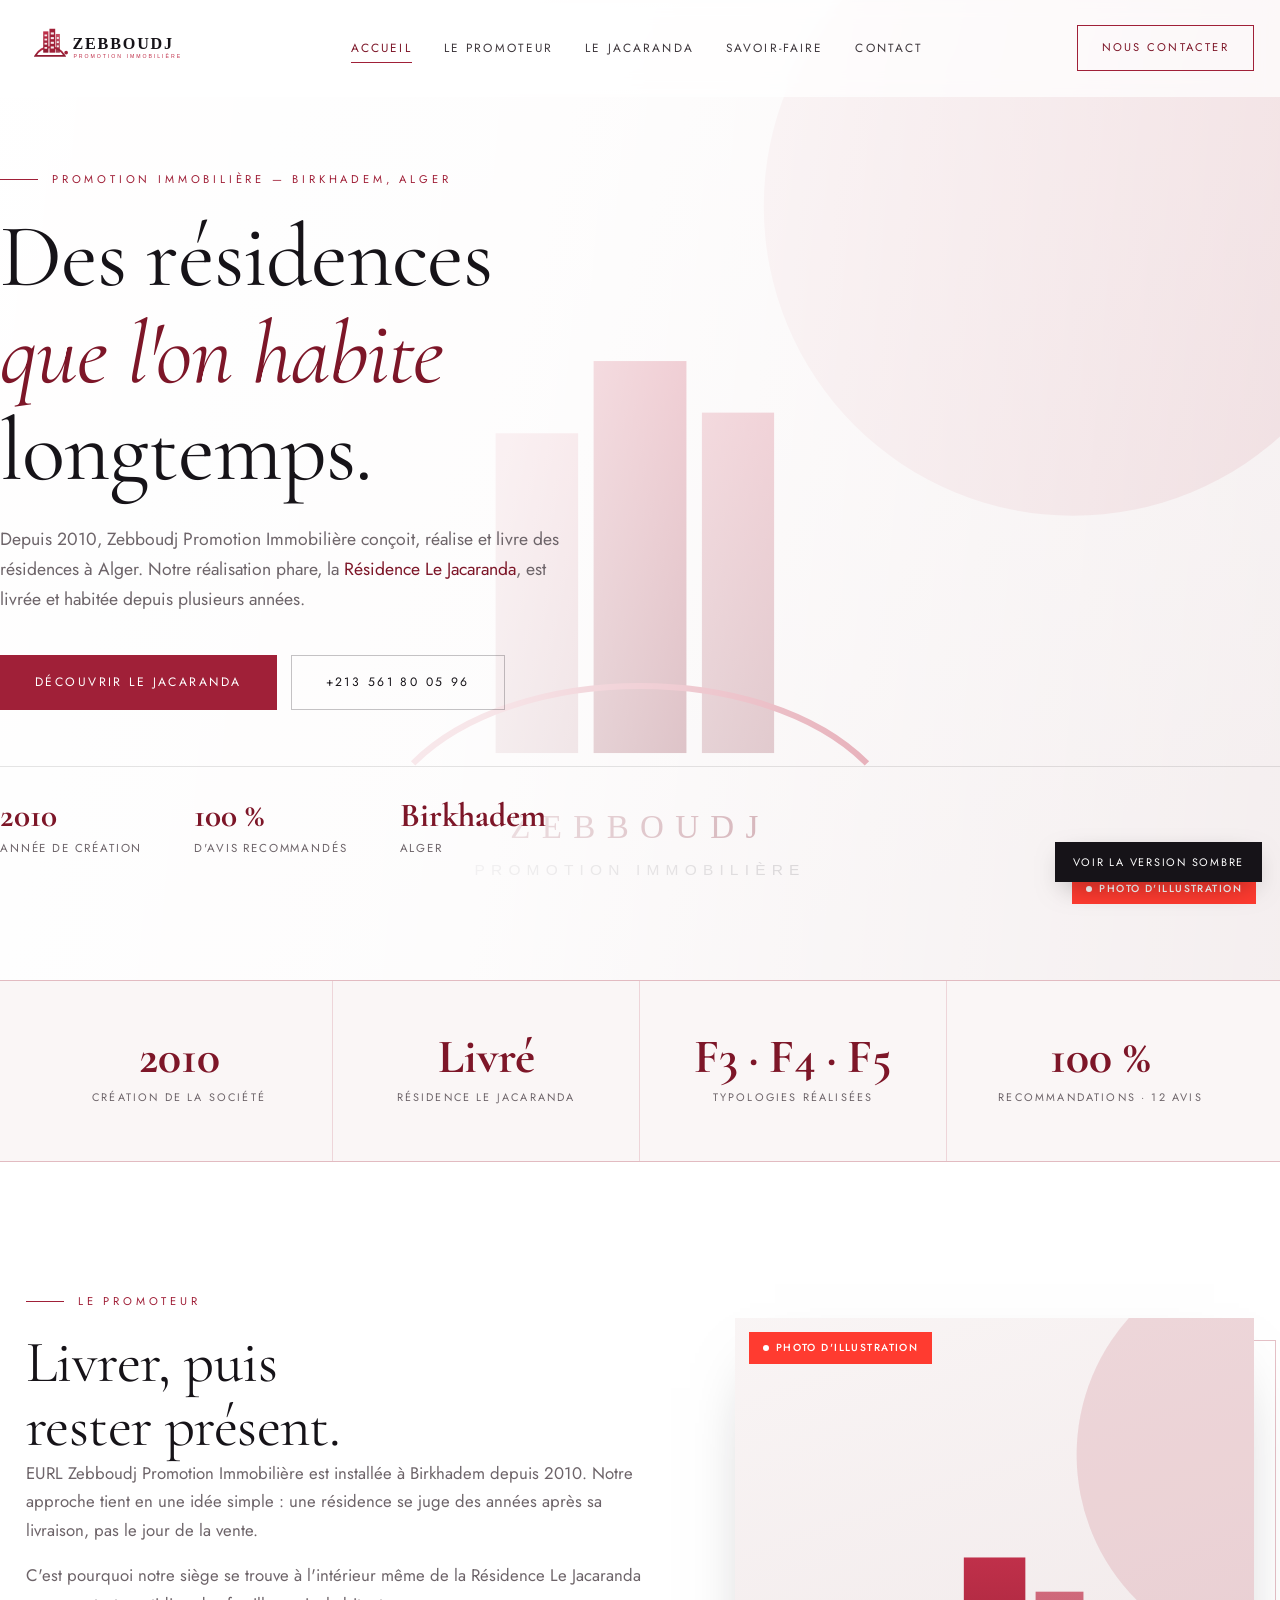
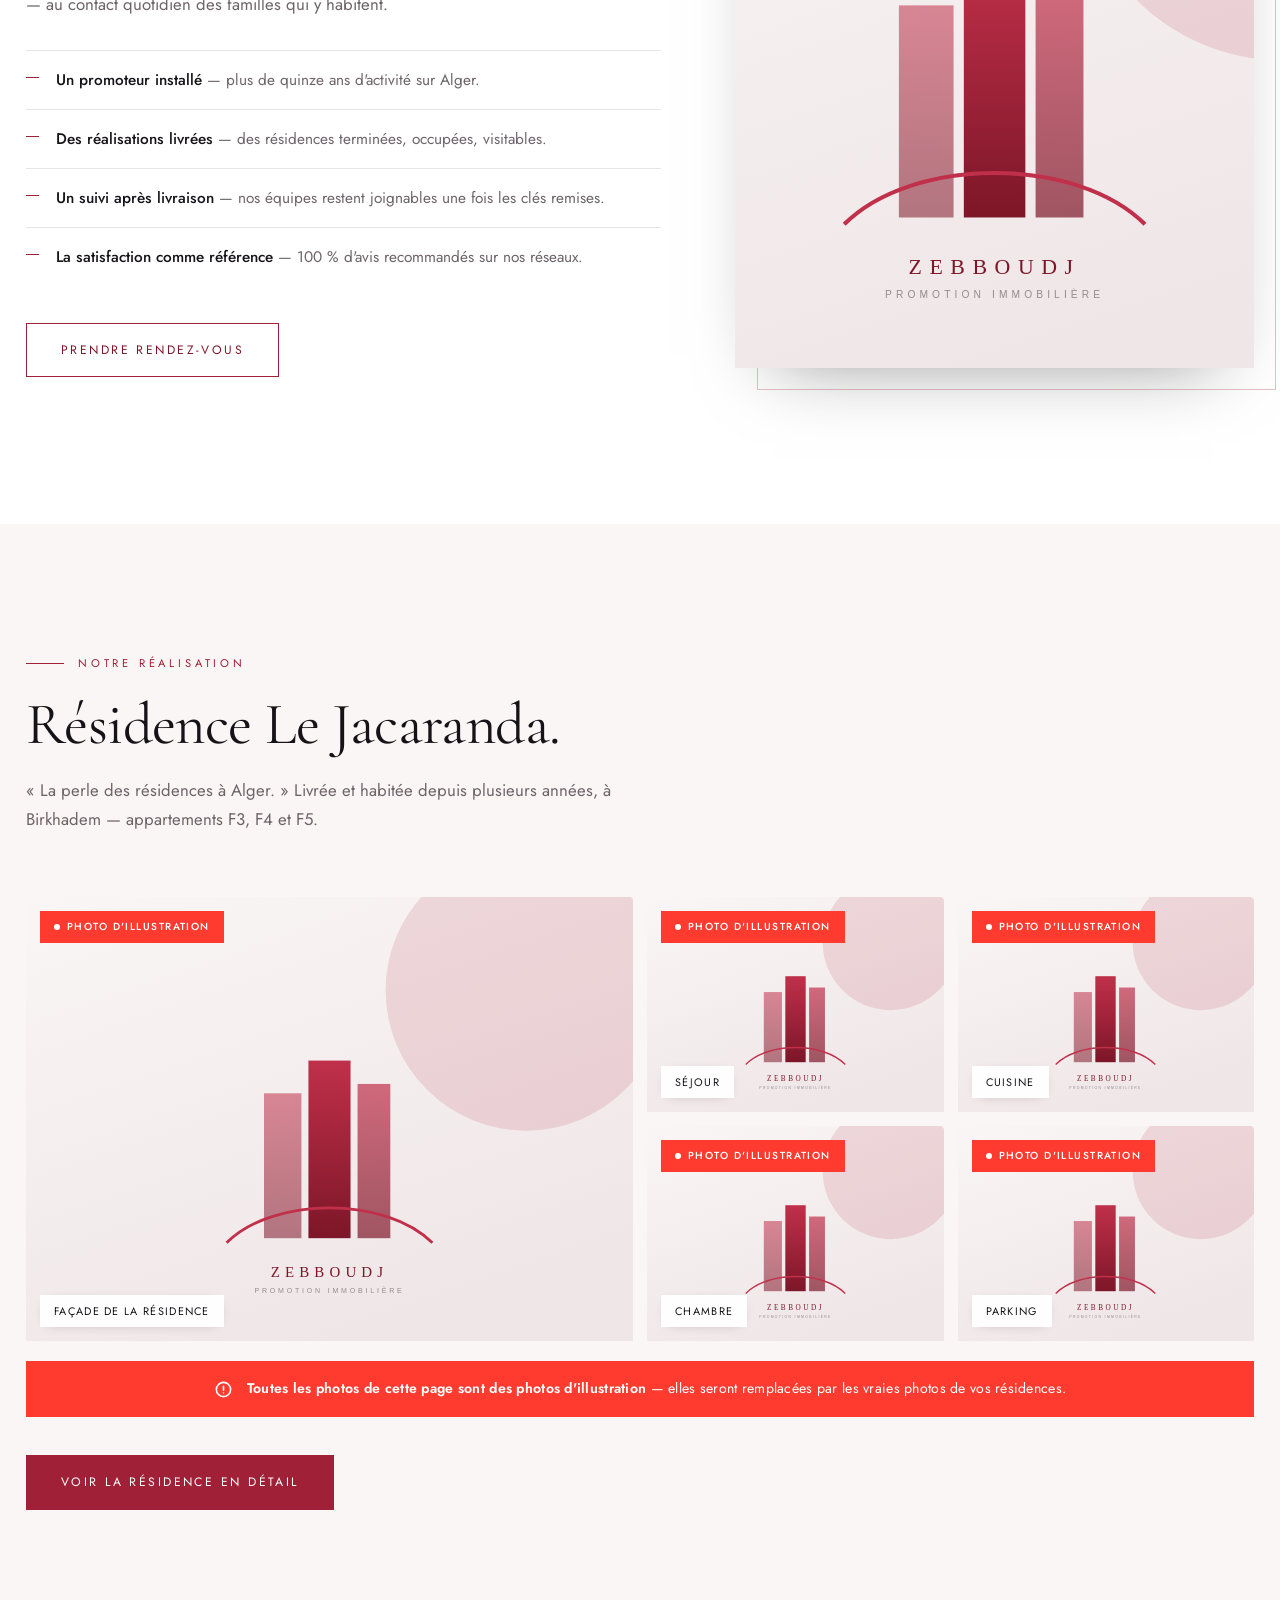
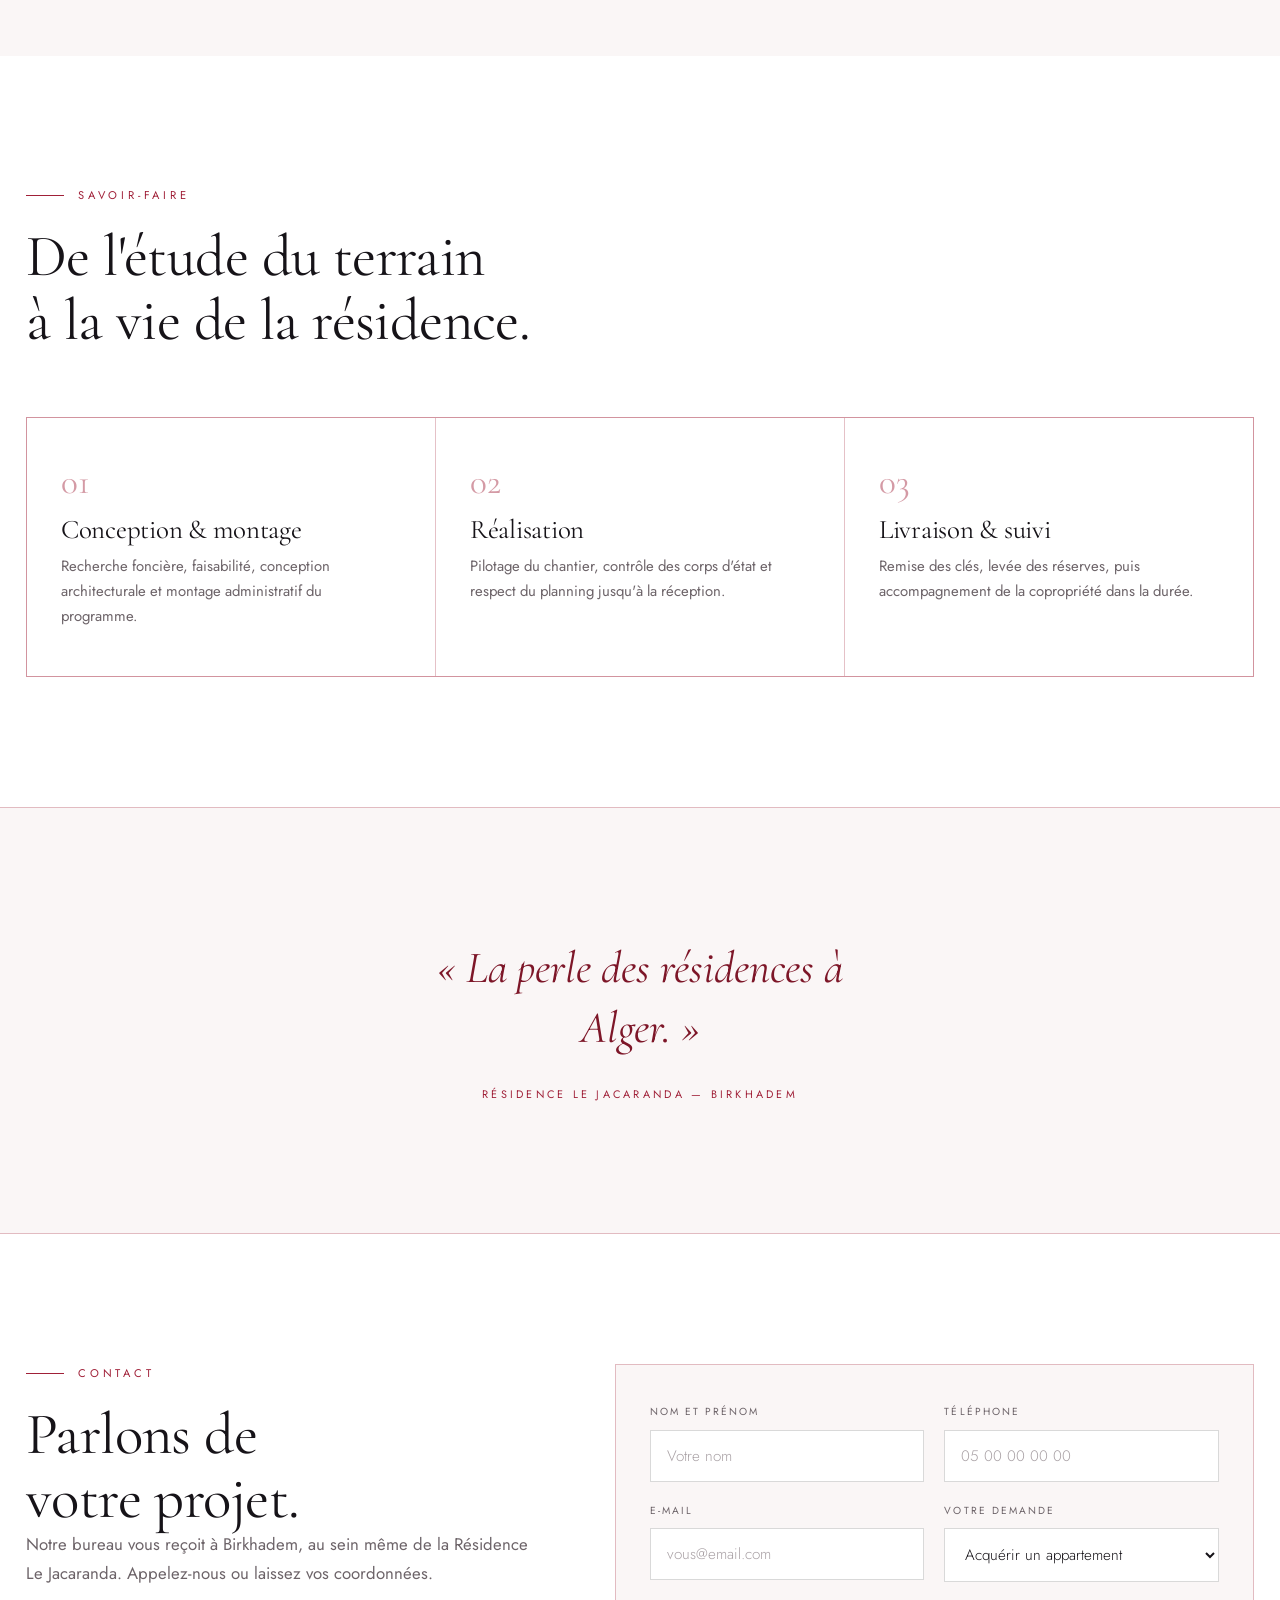
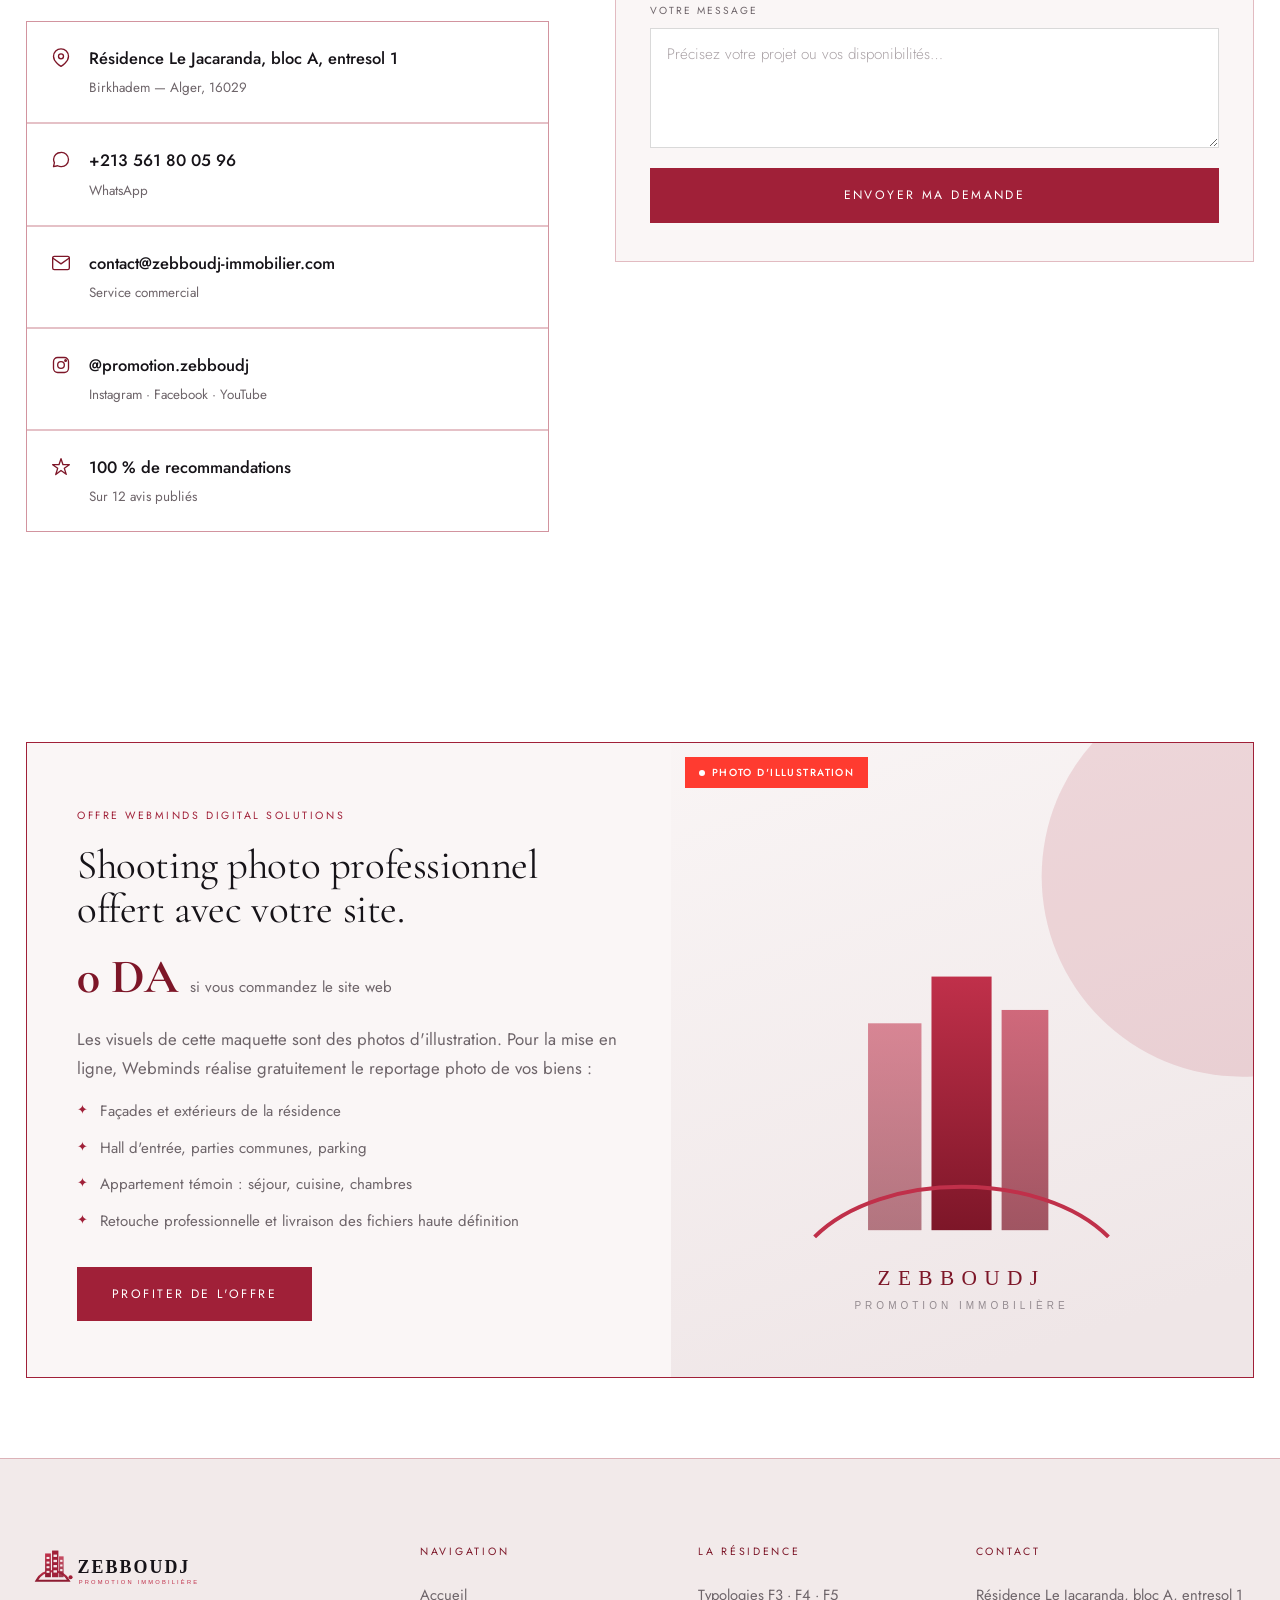
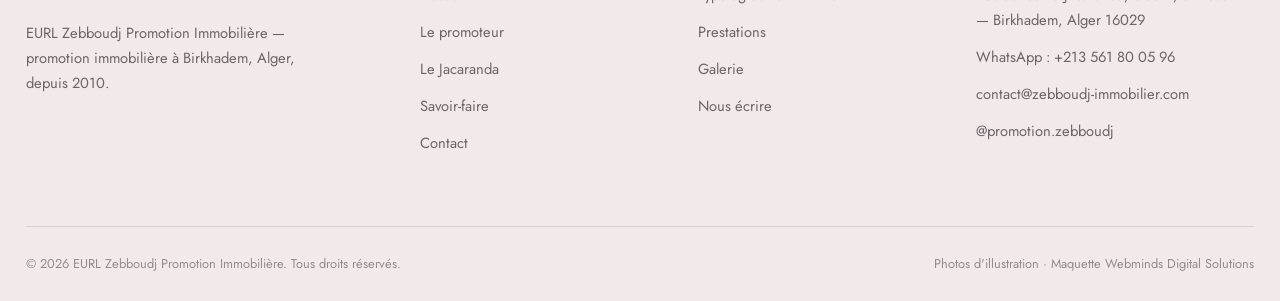
==== light/index.html @ 63bf8a0d "Initial commit: site vitrine Zebboudj Promotion Site statique presentant le promoteur et le programm" ====
<!DOCTYPE html>
<html lang="fr">
<head>
<meta charset="utf-8">
<meta name="viewport" content="width=device-width,initial-scale=1">
<title>ZEBBOUDJ Promotion Immobilière — Birkhadem, Alger</title>
<meta name="description" content="Zebboudj Promotion Immobilière, promoteur à Birkhadem (Alger) depuis 2010. Résidence Le Jacaranda, la perle des résidences à Alger. Appartements F3, F4 et F5.">
<link rel="icon" href="assets/img/logo-light.svg">
<link rel="preconnect" href="https://fonts.googleapis.com">
<link rel="preconnect" href="https://fonts.gstatic.com" crossorigin>
<link href="https://fonts.googleapis.com/css2?family=Cormorant+Garamond:ital,wght@0,300;0,400;0,500;1,400&family=Jost:wght@300;400;500&display=swap" rel="stylesheet">
<link rel="stylesheet" href="assets/css/style.css">
</head>
<body>

<header class="header">
  <div class="wrap">
    <a href="index.html" class="brand"><img src="assets/img/logo-light.svg" alt="Zebboudj Promotion Immobilière"></a>
    <nav class="nav">
      <a href="index.html" class="is-active">Accueil</a>
      <a href="#promoteur">Le promoteur</a>
      <a href="le-jacaranda.html">Le Jacaranda</a>
      <a href="#savoir-faire">Savoir-faire</a>
      <a href="#contact">Contact</a>
    </nav>
    <a href="#contact" class="btn btn--sm">Nous contacter</a>
    <button class="burger" aria-label="Menu"><span></span><span></span><span></span></button>
  </div>
</header>

<!-- ============ HERO ============ -->
<section class="hero">
  <div class="hero__bg">
    <span class="badge-illu">Photo d'illustration</span>
    <img src="https://images.unsplash.com/photo-1545324418-cc1a3fa10c00?auto=format&fit=crop&w=1900&q=80"
         alt="Résidence Zebboudj — photo d'illustration"
         onerror="this.onerror=null;this.src='assets/img/fallback-light.svg'">
  </div>
  <div class="wrap hero__in">
    <p class="kicker">Promotion immobilière — Birkhadem, Alger</p>
    <h1>Des résidences<br><span class="serif-it">que l'on habite</span><br>longtemps.</h1>
    <p class="lead">Depuis 2010, Zebboudj Promotion Immobilière conçoit, réalise et livre des résidences à
      Alger. Notre réalisation phare, la <span class="gold">Résidence Le Jacaranda</span>, est livrée et
      habitée depuis plusieurs années.</p>
    <div class="hero__cta">
      <a href="le-jacaranda.html" class="btn btn--solid">Découvrir Le Jacaranda</a>
      <a href="https://wa.me/213561800596" class="btn btn--light" target="_blank" rel="noopener">+213 561 80 05 96</a>
    </div>
    <div class="hero__mini">
      <div><b>2010</b><span>Année de création</span></div>
      <div><b>100 %</b><span>D'avis recommandés</span></div>
      <div><b>Birkhadem</b><span>Alger</span></div>
    </div>
  </div>
</section>

<!-- ============ CHIFFRES ============ -->
<section class="stats">
  <div class="wrap">
    <div class="stats__g">
      <div class="stat"><b>2010</b><span>Création de la société</span></div>
      <div class="stat"><b>Livré</b><span>Résidence Le Jacaranda</span></div>
      <div class="stat"><b>F3 · F4 · F5</b><span>Typologies réalisées</span></div>
      <div class="stat"><b>100 %</b><span>Recommandations · 12 avis</span></div>
    </div>
  </div>
</section>

<!-- ============ LE PROMOTEUR ============ -->
<section class="section" id="promoteur">
  <div class="wrap split split--wide">
    <div class="rv">
      <p class="kicker">Le promoteur</p>
      <h2>Livrer, puis<br>rester présent.</h2>
      <p class="lead">EURL Zebboudj Promotion Immobilière est installée à Birkhadem depuis 2010. Notre
        approche tient en une idée simple : une résidence se juge des années après sa livraison, pas le jour
        de la vente.</p>
      <p class="lead">C'est pourquoi notre siège se trouve à l'intérieur même de la Résidence Le Jacaranda —
        au contact quotidien des familles qui y habitent.</p>
      <ul class="list">
        <li><b>Un promoteur installé</b> — plus de quinze ans d'activité sur Alger.</li>
        <li><b>Des réalisations livrées</b> — des résidences terminées, occupées, visitables.</li>
        <li><b>Un suivi après livraison</b> — nos équipes restent joignables une fois les clés remises.</li>
        <li><b>La satisfaction comme référence</b> — 100 % d'avis recommandés sur nos réseaux.</li>
      </ul>
      <p style="margin-top:36px"><a href="#contact" class="btn">Prendre rendez-vous</a></p>
    </div>
    <div class="frame rv">
      <figure class="ph" style="margin:0">
        <span class="badge-illu">Photo d'illustration</span>
        <img src="https://images.unsplash.com/photo-1758448511533-e1502259fff6?auto=format&fit=crop&w=1200&q=80"
             alt="Hall d'entrée — photo d'illustration" loading="lazy"
             onerror="this.onerror=null;this.src='assets/img/fallback-light.svg'">
      </figure>
    </div>
  </div>
</section>

<!-- ============ RÉALISATION ============ -->
<section class="section section--alt">
  <div class="wrap">
    <div class="head rv">
      <p class="kicker">Notre réalisation</p>
      <h2>Résidence Le Jacaranda.</h2>
      <p class="lead">« La perle des résidences à Alger. » Livrée et habitée depuis plusieurs années,
        à Birkhadem — appartements F3, F4 et F5.</p>
    </div>

    <div class="photogrid rv">
      <figure class="ph big"><span class="badge-illu">Photo d'illustration</span>
        <img src="https://images.unsplash.com/photo-1515263487990-61b07816b324?auto=format&fit=crop&w=1400&q=80" alt="Façade" loading="lazy" onerror="this.onerror=null;this.src='assets/img/fallback-light.svg'">
        <figcaption>Façade de la résidence</figcaption></figure>
      <figure class="ph"><span class="badge-illu">Photo d'illustration</span>
        <img src="https://images.unsplash.com/photo-1680416124510-5eae1beca412?auto=format&fit=crop&w=900&q=80" alt="Séjour" loading="lazy" onerror="this.onerror=null;this.src='assets/img/fallback-light.svg'">
        <figcaption>Séjour</figcaption></figure>
      <figure class="ph"><span class="badge-illu">Photo d'illustration</span>
        <img src="https://images.unsplash.com/photo-1600489000022-c2086d79f9d4?auto=format&fit=crop&w=900&q=80" alt="Cuisine" loading="lazy" onerror="this.onerror=null;this.src='assets/img/fallback-light.svg'">
        <figcaption>Cuisine</figcaption></figure>
      <figure class="ph"><span class="badge-illu">Photo d'illustration</span>
        <img src="https://images.unsplash.com/photo-1616594039964-ae9021a400a0?auto=format&fit=crop&w=900&q=80" alt="Chambre" loading="lazy" onerror="this.onerror=null;this.src='assets/img/fallback-light.svg'">
        <figcaption>Chambre</figcaption></figure>
      <figure class="ph"><span class="badge-illu">Photo d'illustration</span>
        <img src="https://images.unsplash.com/photo-1548343361-02248be15911?auto=format&fit=crop&w=900&q=80" alt="Parking" loading="lazy" onerror="this.onerror=null;this.src='assets/img/fallback-light.svg'">
        <figcaption>Parking</figcaption></figure>
    </div>
    <div class="illu-band rv" style="margin-top:20px">
      <svg viewBox="0 0 24 24"><circle cx="12" cy="12" r="9"/><path d="M12 8v5M12 16.5v.01"/></svg>
      <span><b>Toutes les photos de cette page sont des photos d'illustration</b> — elles seront remplacées par les vraies photos de vos résidences.</span>
    </div>

    <p style="margin-top:38px"><a href="le-jacaranda.html" class="btn btn--solid">Voir la résidence en détail</a></p>
  </div>
</section>

<!-- ============ SAVOIR-FAIRE ============ -->
<section class="section" id="savoir-faire">
  <div class="wrap">
    <div class="head rv">
      <p class="kicker">Savoir-faire</p>
      <h2>De l'étude du terrain<br>à la vie de la résidence.</h2>
    </div>
    <div class="grid3 rv">
      <div class="cell">
        <div class="cell__n">01</div>
        <h3>Conception &amp; montage</h3>
        <p>Recherche foncière, faisabilité, conception architecturale et montage administratif du programme.</p>
      </div>
      <div class="cell">
        <div class="cell__n">02</div>
        <h3>Réalisation</h3>
        <p>Pilotage du chantier, contrôle des corps d'état et respect du planning jusqu'à la réception.</p>
      </div>
      <div class="cell">
        <div class="cell__n">03</div>
        <h3>Livraison &amp; suivi</h3>
        <p>Remise des clés, levée des réserves, puis accompagnement de la copropriété dans la durée.</p>
      </div>
    </div>
  </div>
</section>

<!-- ============ AVIS ============ -->
<section class="quote">
  <div class="wrap rv">
    <p>« La perle des résidences à Alger. »</p>
    <span>Résidence Le Jacaranda — Birkhadem</span>
  </div>
</section>

<!-- ============ CONTACT ============ -->
<section class="section" id="contact">
  <div class="wrap contact">
    <div class="rv">
      <p class="kicker">Contact</p>
      <h2>Parlons de<br>votre projet.</h2>
      <p class="lead">Notre bureau vous reçoit à Birkhadem, au sein même de la Résidence Le Jacaranda.
        Appelez-nous ou laissez vos coordonnées.</p>
      <ul class="infos">
        <li><svg viewBox="0 0 24 24"><path d="M21 10c0 7-9 12-9 12s-9-5-9-12a9 9 0 0 1 18 0z"/><circle cx="12" cy="10" r="3"/></svg>
          <div><b>Résidence Le Jacaranda, bloc A, entresol 1</b><small>Birkhadem — Alger, 16029</small></div></li>
        <li><svg viewBox="0 0 24 24"><path d="M21 11.5a8.4 8.4 0 0 1-9 8.4 8.5 8.5 0 0 1-4-1L3 20l1.1-4.9a8.4 8.4 0 0 1-1-4A8.4 8.4 0 0 1 11.5 3 8.4 8.4 0 0 1 21 11.5z"/></svg>
          <div><b><a href="https://wa.me/213561800596" target="_blank" rel="noopener">+213 561 80 05 96</a></b><small>WhatsApp</small></div></li>
        <li><svg viewBox="0 0 24 24"><rect x="2" y="4" width="20" height="16" rx="2"/><path d="M22 6l-10 7L2 6"/></svg>
          <div><b><a href="mailto:contact@zebboudj-immobilier.com">contact@zebboudj-immobilier.com</a></b><small>Service commercial</small></div></li>
        <li><svg viewBox="0 0 24 24"><rect x="3" y="3" width="18" height="18" rx="5"/><circle cx="12" cy="12" r="4"/><circle cx="17.5" cy="6.5" r="1"/></svg>
          <div><b><a href="https://www.instagram.com/promotion.zebboudj/" target="_blank" rel="noopener">@promotion.zebboudj</a></b><small>Instagram · Facebook · YouTube</small></div></li>
        <li><svg viewBox="0 0 24 24"><path d="M12 2l2.4 7.2H22l-6 4.4 2.3 7.2-6.3-4.6L5.7 21 8 13.6 2 9.2h7.6z"/></svg>
          <div><b>100 % de recommandations</b><small>Sur 12 avis publiés</small></div></li>
      </ul>
    </div>

    <form class="rv">
      <div class="f"><label for="n">Nom et prénom</label><input id="n" type="text" placeholder="Votre nom" required></div>
      <div class="f"><label for="t">Téléphone</label><input id="t" type="tel" placeholder="05 00 00 00 00" required></div>
      <div class="f"><label for="e">E-mail</label><input id="e" type="email" placeholder="vous@email.com"></div>
      <div class="f"><label for="ty">Votre demande</label>
        <select id="ty"><option>Acquérir un appartement</option><option>Information sur un programme à venir</option><option>Autre demande</option></select></div>
      <div class="f f--full"><label for="m">Votre message</label>
        <textarea id="m" placeholder="Précisez votre projet ou vos disponibilités…"></textarea></div>
      <div class="f f--full"><button type="submit" class="btn btn--solid">Envoyer ma demande</button></div>
    </form>
  </div>
</section>

<!-- ============ OFFRE SHOOTING ============ -->
<section class="section--tight">
  <div class="wrap">
    <div class="shoot rv">
      <div class="shoot__body">
        <span class="shoot__from">Offre Webminds Digital Solutions</span>
        <h2>Shooting photo professionnel<br>offert avec votre site.</h2>
        <div class="shoot__free"><b>0 DA</b><span>si vous commandez le site web</span></div>
        <p class="lead">Les visuels de cette maquette sont des photos d'illustration. Pour la mise en ligne,
          Webminds réalise gratuitement le reportage photo de vos biens :</p>
        <ul class="shoot__list">
          <li>Façades et extérieurs de la résidence</li>
          <li>Hall d'entrée, parties communes, parking</li>
          <li>Appartement témoin : séjour, cuisine, chambres</li>
          <li>Retouche professionnelle et livraison des fichiers haute définition</li>
        </ul>
        <a href="#contact" class="btn btn--solid">Profiter de l'offre</a>
      </div>
      <div class="ph shoot__media">
        <span class="badge-illu">Photo d'illustration</span>
        <img src="https://images.unsplash.com/photo-1570675894641-8860d49afece?auto=format&fit=crop&w=1200&q=80"
             alt="Reportage photo de résidence" loading="lazy"
             onerror="this.onerror=null;this.src='assets/img/fallback-light.svg'">
      </div>
    </div>
  </div>
</section>

<!-- ============ FOOTER ============ -->
<footer class="footer">
  <div class="wrap">
    <div class="footer__g">
      <div>
        <a href="index.html"><img src="assets/img/logo-light.svg" alt="Zebboudj Promotion Immobilière"></a>
        <p class="footer__note">EURL Zebboudj Promotion Immobilière — promotion immobilière à Birkhadem,
          Alger, depuis 2010.</p>
      </div>
      <div>
        <h4>Navigation</h4>
        <ul>
          <li><a href="index.html">Accueil</a></li>
          <li><a href="#promoteur">Le promoteur</a></li>
          <li><a href="le-jacaranda.html">Le Jacaranda</a></li>
          <li><a href="#savoir-faire">Savoir-faire</a></li>
          <li><a href="#contact">Contact</a></li>
        </ul>
      </div>
      <div>
        <h4>La résidence</h4>
        <ul>
          <li><a href="le-jacaranda.html#typologies">Typologies F3 · F4 · F5</a></li>
          <li><a href="le-jacaranda.html#prestations">Prestations</a></li>
          <li><a href="le-jacaranda.html#galerie">Galerie</a></li>
          <li><a href="le-jacaranda.html#visite">Nous écrire</a></li>
        </ul>
      </div>
      <div>
        <h4>Contact</h4>
        <ul>
          <li>Résidence Le Jacaranda, bloc A, entresol 1 — Birkhadem, Alger 16029</li>
          <li><a href="https://wa.me/213561800596">WhatsApp : +213 561 80 05 96</a></li>
          <li><a href="mailto:contact@zebboudj-immobilier.com">contact@zebboudj-immobilier.com</a></li>
          <li><a href="https://www.instagram.com/promotion.zebboudj/" target="_blank" rel="noopener">@promotion.zebboudj</a></li>
        </ul>
      </div>
    </div>
    <div class="footer__bar">
      <span>© 2026 EURL Zebboudj Promotion Immobilière. Tous droits réservés.</span>
      <span>Photos d'illustration · Maquette Webminds Digital Solutions</span>
    </div>
  </div>
</footer>

<a class="vswitch" href="../index.html">Voir la version sombre</a>
<script src="assets/js/main.js"></script>
</body>
</html>
---- light/assets/css/style.css ----
/* ============================================================
   ZEBBOUDJ Promotion Immobilière — Birkhadem, Alger
   Maquette Webminds Digital Solutions · 2026
   ============================================================ */

:root{
  --noir:#100c11;
  --noir-2:#181218;
  --noir-3:#221a22;
  --or:#b32b45;
  --or-c:#e2929f;
  --or-d:#7d1628;
  --creme:#f6f1f1;
  --gris:#a09499;
  --gris-d:#736a6e;
  --ligne:rgba(179,43,69,.30);
  --ligne-2:rgba(246,241,241,.1);
  --rouge:#ff3b30;
  --serif:"Cormorant Garamond",Georgia,serif;
  --sans:"Jost","Helvetica Neue",Arial,sans-serif;
  --max:1300px;
}

*,*::before,*::after{box-sizing:border-box}
html{scroll-behavior:smooth;-webkit-text-size-adjust:100%}
body{
  margin:0;background:var(--noir);color:var(--creme);
  font-family:var(--sans);font-size:16.5px;line-height:1.7;font-weight:300;
  -webkit-font-smoothing:antialiased;overflow-x:hidden;
}
img{max-width:100%;display:block}
a{color:inherit;text-decoration:none}
button{font:inherit}
.wrap{width:100%;max-width:var(--max);margin:0 auto;padding:0 26px}

h1,h2,h3{font-family:var(--serif);font-weight:400;line-height:1.08;margin:0;letter-spacing:-.01em}
h1{font-size:clamp(3rem,7vw,6rem)}
h2{font-size:clamp(2.2rem,4.6vw,3.8rem)}
h3{font-size:clamp(1.3rem,2.1vw,1.7rem)}
p{margin:0 0 1em}
.lead{color:var(--gris);font-size:1.05rem;max-width:62ch;font-weight:300}
.gold{color:var(--or-c)}
.serif-it{font-style:italic;color:var(--or-c)}

/* ---------- éléments ---------- */
.kicker{
  font-size:.7rem;letter-spacing:.34em;text-transform:uppercase;color:var(--or);
  display:flex;align-items:center;gap:14px;margin:0 0 20px;font-weight:400;
}
.kicker::before{content:"";width:38px;height:1px;background:var(--or)}

.btn{
  display:inline-flex;align-items:center;justify-content:center;gap:10px;
  padding:16px 34px;font-size:.76rem;letter-spacing:.2em;text-transform:uppercase;
  border:1px solid var(--or);color:var(--or-c);background:transparent;
  transition:.4s cubic-bezier(.2,.7,.3,1);cursor:pointer;white-space:nowrap;
}
.btn:hover{background:var(--or);color:#100c11}
.btn--solid{background:var(--or);color:#100c11}
.btn--solid:hover{background:transparent;color:var(--or-c)}
.btn--light{border-color:rgba(244,241,233,.3);color:var(--creme)}
.btn--light:hover{background:var(--creme);color:var(--noir);border-color:var(--creme)}
.btn--sm{padding:12px 24px;font-size:.7rem}

.section{padding:130px 0}
.section--tight{padding:80px 0}
.section--alt{background:var(--noir-2)}
.head{max-width:64ch;margin-bottom:64px}
.head h2{margin-bottom:20px}

/* ---------- header ---------- */
.header{position:fixed;inset:0 0 auto 0;z-index:200;padding:22px 0;transition:.45s;
  border-bottom:1px solid transparent}
.header.scrolled{background:rgba(16,12,17,.94);backdrop-filter:blur(16px);padding:12px 0;
  border-bottom-color:var(--ligne)}
.header .wrap{display:flex;align-items:center;justify-content:space-between;gap:24px}
.brand img{height:52px;width:auto;transition:.4s}
.header.scrolled .brand img{height:42px}
.nav{display:flex;align-items:center;gap:32px}
.nav a{font-size:.74rem;letter-spacing:.18em;text-transform:uppercase;position:relative;padding:5px 0;color:var(--creme)}
.nav a::after{content:"";position:absolute;left:0;bottom:0;width:0;height:1px;background:var(--or);transition:.35s}
.nav a:hover::after,.nav a.is-active::after{width:100%}
.nav a.is-active{color:var(--or-c)}
.burger{display:none;background:none;border:1px solid var(--ligne);padding:10px;cursor:pointer}
.burger span{display:block;width:22px;height:1.5px;background:var(--creme);margin:5px 0;transition:.3s}

/* ---------- hero ---------- */
.hero{position:relative;min-height:100vh;display:flex;align-items:center;overflow:hidden}
.hero__bg{position:absolute;inset:0}
.hero__bg img{width:100%;height:100%;object-fit:cover}
.hero__bg::after{content:"";position:absolute;inset:0;
  background:linear-gradient(95deg,rgba(12,9,13,.96) 0%,rgba(12,9,13,.85) 42%,rgba(12,9,13,.42) 100%)}
.hero__in{position:relative;z-index:3;padding:170px 0 120px;width:100%}
.hero h1{max-width:15ch;margin-bottom:26px}
.hero .lead{font-size:1.1rem;max-width:52ch}
.hero__cta{display:flex;flex-wrap:wrap;gap:14px;margin-top:40px}
.hero__mini{display:flex;gap:52px;margin-top:56px;padding-top:32px;border-top:1px solid var(--ligne-2);flex-wrap:wrap}
.hero__mini b{display:block;font-family:var(--serif);font-size:2.1rem;color:var(--or-c);line-height:1}
.hero__mini span{font-size:.72rem;letter-spacing:.16em;text-transform:uppercase;color:var(--gris)}

/* ---------- photos ---------- */
.ph{position:relative;overflow:hidden;background:var(--noir-3)}
.ph img{width:100%;height:100%;object-fit:cover;transition:.8s cubic-bezier(.2,.7,.3,1)}
.ph:hover img{transform:scale(1.05)}
.badge-illu{
  position:absolute;left:14px;top:14px;z-index:4;display:inline-flex;align-items:center;gap:7px;
  padding:7px 14px;background:var(--rouge);color:#fff;font-size:.64rem;font-weight:500;
  letter-spacing:.14em;text-transform:uppercase;
}
.badge-illu::before{content:"";width:6px;height:6px;border-radius:50%;background:#fff}
.ph figcaption{position:absolute;left:14px;bottom:14px;padding:7px 14px;
  background:rgba(16,12,17,.84);backdrop-filter:blur(6px);font-size:.68rem;
  letter-spacing:.12em;text-transform:uppercase;color:var(--creme)}

.illu-band{
  display:flex;gap:14px;align-items:center;justify-content:center;flex-wrap:wrap;
  background:var(--rouge);color:#fff;padding:16px 26px;font-size:.88rem;font-weight:400;
  letter-spacing:.02em;text-align:center;
}
.illu-band b{font-weight:600}
.illu-band svg{width:19px;height:19px;stroke:#fff;fill:none;stroke-width:2;stroke-linecap:round;flex:0 0 auto}

.photogrid{display:grid;grid-template-columns:repeat(4,1fr);grid-auto-rows:215px;gap:14px}
.photogrid .ph{margin:0}
.photogrid .big{grid-column:span 2;grid-row:span 2}
.photogrid .wide{grid-column:span 2}

/* ---------- bandeau chiffres ---------- */
.stats{border-top:1px solid var(--ligne);border-bottom:1px solid var(--ligne);background:var(--noir-2)}
.stats__g{display:grid;grid-template-columns:repeat(4,1fr)}
.stat{padding:52px 26px;text-align:center;border-right:1px solid rgba(179,43,69,.16)}
.stat:last-child{border-right:0}
.stat b{display:block;font-family:var(--serif);font-size:clamp(2.2rem,4vw,3rem);color:var(--or-c);line-height:1}
.stat span{font-size:.68rem;letter-spacing:.2em;text-transform:uppercase;color:var(--gris)}

/* ---------- colonnes ---------- */
.split{display:grid;grid-template-columns:1fr 1fr;gap:74px;align-items:center}
.split--wide{grid-template-columns:1.1fr .9fr}
.frame{position:relative}
.frame .ph{aspect-ratio:4/5}
.frame::after{content:"";position:absolute;inset:22px -22px -22px 22px;border:1px solid var(--ligne);z-index:-1}

.list{list-style:none;padding:0;margin:32px 0 0}
.list li{padding:16px 0 16px 30px;border-top:1px solid var(--ligne-2);position:relative;color:var(--gris);font-size:.96rem}
.list li::before{content:"";position:absolute;left:0;top:26px;width:13px;height:1px;background:var(--or)}
.list li b{color:var(--creme);font-weight:500}

/* ---------- services / prestations ---------- */
.grid3{display:grid;grid-template-columns:repeat(3,1fr);gap:1px;background:var(--ligne);border:1px solid var(--ligne)}
.grid4{display:grid;grid-template-columns:repeat(4,1fr);gap:1px;background:var(--ligne);border:1px solid var(--ligne)}
.cell{background:var(--noir);padding:46px 34px;transition:.45s}
.cell:hover{background:var(--noir-3)}
.cell__n{font-family:var(--serif);font-size:2.2rem;color:rgba(179,43,69,.5);line-height:1;margin-bottom:16px}
.cell svg{width:26px;height:26px;stroke:var(--or-c);fill:none;stroke-width:1.5;stroke-linecap:round;stroke-linejoin:round;margin-bottom:18px}
.cell h3{margin-bottom:10px}
.cell p{color:var(--gris);font-size:.93rem;margin:0}
.cell b{display:block;font-family:var(--serif);font-size:1.3rem;margin-bottom:4px}
.cell span{font-size:.86rem;color:var(--gris)}

/* ---------- typologies ---------- */
.tabs{display:flex;gap:10px;margin-bottom:28px;flex-wrap:wrap}
.tab{padding:13px 30px;border:1px solid var(--ligne);background:transparent;color:var(--gris);
  font-size:.74rem;letter-spacing:.18em;text-transform:uppercase;cursor:pointer;transition:.35s}
.tab:hover{color:var(--or-c)}
.tab.is-on{background:var(--or);border-color:var(--or);color:#100c11}
.pane{display:none;border:1px solid var(--ligne);background:var(--noir-2)}
.pane.is-on{display:grid;grid-template-columns:1.4fr .6fr}
.pane__img{background:#fff;padding:10px}
.pane__side{padding:44px 38px;border-left:1px solid var(--ligne)}
.pane__side h3{margin:14px 0 8px}
.pane dl{margin:26px 0 0;display:grid;grid-template-columns:1fr auto}
.pane dt,.pane dd{padding:13px 0;border-bottom:1px solid var(--ligne-2);margin:0;font-size:.93rem}
.pane dt{color:var(--gris)}
.pane dd{text-align:right;color:var(--creme)}
.pill{display:inline-block;padding:6px 14px;border:1px solid var(--ligne);font-size:.64rem;
  letter-spacing:.16em;text-transform:uppercase;color:var(--or-c)}

/* ---------- contact ---------- */
.contact{display:grid;grid-template-columns:.9fr 1.1fr;gap:66px;align-items:start}
.infos{list-style:none;padding:0;margin:34px 0 0;display:grid;gap:2px;background:var(--ligne);border:1px solid var(--ligne)}
.infos li{display:flex;gap:18px;padding:22px 24px;background:var(--noir);transition:.35s}
.infos li:hover{background:var(--noir-3)}
.infos svg{width:20px;height:20px;flex:0 0 auto;margin-top:4px;stroke:var(--or-c);fill:none;stroke-width:1.6;stroke-linecap:round;stroke-linejoin:round}
.infos b{display:block;font-weight:500;color:var(--creme)}
.infos small{color:var(--gris);font-size:.84rem}

form{display:grid;grid-template-columns:1fr 1fr;gap:20px;border:1px solid var(--ligne);padding:38px 34px;background:var(--noir-2)}
.f{display:flex;flex-direction:column;gap:9px}
.f--full{grid-column:1/-1}
label{font-size:.64rem;letter-spacing:.2em;text-transform:uppercase;color:var(--gris)}
input,select,textarea{
  font-family:inherit;font-size:.95rem;font-weight:300;padding:14px 16px;border-radius:0;
  border:1px solid var(--ligne-2);background:var(--noir);color:var(--creme);transition:.3s;width:100%;
}
input:focus,select:focus,textarea:focus{outline:0;border-color:var(--or)}
textarea{resize:vertical;min-height:120px}

/* ---------- citation ---------- */
.quote{padding:130px 0;text-align:center;background:var(--noir-2);border-top:1px solid var(--ligne);border-bottom:1px solid var(--ligne)}
.quote p{font-family:var(--serif);font-size:clamp(1.7rem,3.6vw,2.8rem);line-height:1.35;max-width:22ch;margin:0 auto;font-style:italic}
.quote span{display:block;margin-top:26px;font-size:.68rem;letter-spacing:.3em;text-transform:uppercase;color:var(--or)}

/* ---------- CTA ---------- */
.cta{position:relative;padding:110px 0;text-align:center;overflow:hidden}
.cta__bg{position:absolute;inset:0}
.cta__bg img{width:100%;height:100%;object-fit:cover}
.cta__bg::after{content:"";position:absolute;inset:0;background:rgba(12,9,13,.84)}
.cta .wrap{position:relative;z-index:3}
.cta h2{margin-bottom:16px}
.cta .lead{margin:0 auto 34px}
.cta__btns{display:flex;gap:14px;justify-content:center;flex-wrap:wrap}

/* ---------- offre shooting ---------- */
.shoot{display:grid;grid-template-columns:1.05fr .95fr;border:1px solid var(--or);background:var(--noir-2)}
.shoot__body{padding:56px 50px}
.shoot__body h2{font-size:clamp(1.8rem,3.2vw,2.6rem);margin:16px 0 14px}
.shoot__free{display:flex;align-items:baseline;gap:12px;margin:22px 0 24px}
.shoot__free b{font-family:var(--serif);font-size:3rem;color:var(--or-c);line-height:1}
.shoot__free span{color:var(--gris);font-size:.94rem}
.shoot__list{list-style:none;padding:0;margin:0 0 32px;display:grid;gap:11px}
.shoot__list li{display:flex;gap:12px;font-size:.94rem;color:var(--gris)}
.shoot__list li::before{content:"✦";color:var(--or);font-size:.8rem;line-height:1.7}
.shoot__media{position:relative;min-height:420px}
.shoot__from{font-size:.66rem;letter-spacing:.24em;text-transform:uppercase;color:var(--or)}

/* ---------- footer ---------- */
.footer{background:#0b080c;padding:84px 0 0;border-top:1px solid var(--ligne)}
.footer__g{display:grid;grid-template-columns:1.5fr 1fr 1fr 1.2fr;gap:46px;padding-bottom:58px}
.footer h4{font-family:var(--sans);font-size:.66rem;letter-spacing:.26em;text-transform:uppercase;color:var(--or);margin:0 0 22px;font-weight:400}
.footer ul{list-style:none;padding:0;margin:0}
.footer li{margin-bottom:12px;font-size:.92rem;color:var(--gris)}
.footer a:hover{color:var(--or-c)}
.footer img{height:58px;width:auto}
.footer__note{margin-top:20px;font-size:.92rem;color:var(--gris);max-width:34ch}
.footer__bar{border-top:1px solid var(--ligne-2);padding:26px 0;display:flex;justify-content:space-between;
  gap:16px;flex-wrap:wrap;font-size:.8rem;color:var(--gris-d)}

/* ---------- reveal ---------- */
.rv{opacity:0;transform:translateY(24px);transition:opacity .9s cubic-bezier(.2,.7,.3,1),transform .9s cubic-bezier(.2,.7,.3,1)}
.rv.in{opacity:1;transform:none}

/* ---------- responsive ---------- */
@media (max-width:1080px){
  .split,.contact,.shoot,.pane.is-on{grid-template-columns:1fr}
  .grid3,.grid4,.photogrid{grid-template-columns:repeat(2,1fr)}
  .pane__side{border-left:0;border-top:1px solid var(--ligne)}
  .shoot__media{min-height:300px}
  .footer__g{grid-template-columns:1fr 1fr}
  .frame::after{display:none}
}
@media (max-width:780px){
  .burger{display:block}
  .nav{position:fixed;inset:0 0 0 auto;width:min(82vw,340px);background:var(--noir-2);
    flex-direction:column;align-items:flex-start;justify-content:center;gap:28px;padding:0 40px;
    transform:translateX(100%);transition:.5s cubic-bezier(.6,.05,.2,1);border-left:1px solid var(--ligne)}
  .nav.open{transform:none}
  .nav a{font-size:.9rem}
  .section{padding:82px 0}
  .stats__g{grid-template-columns:1fr 1fr}
  .stat{border-bottom:1px solid rgba(179,43,69,.16)}
  .grid3,.grid4,.photogrid{grid-template-columns:1fr}
  .photogrid{grid-auto-rows:220px}
  .photogrid .big,.photogrid .wide{grid-column:span 1;grid-row:span 1}
  form{grid-template-columns:1fr;padding:26px 22px}
  .shoot__body{padding:38px 26px}
  .footer__g{grid-template-columns:1fr}
  .hero__mini{gap:28px}
}

/* badge illustration sur les grands fonds */
.hero__bg .badge-illu,.cta__bg .badge-illu{top:auto;left:auto;right:24px;bottom:24px}
@media (max-width:780px){.hero__bg .badge-illu,.cta__bg .badge-illu{right:16px;bottom:16px}}

/* bascule de version */
.vswitch{position:fixed;right:18px;bottom:18px;z-index:300;display:inline-flex;align-items:center;gap:8px;
  padding:11px 18px;background:var(--creme);color:var(--noir);font-size:.68rem;letter-spacing:.16em;
  text-transform:uppercase;box-shadow:0 10px 30px -12px rgba(0,0,0,.6);transition:.3s}
.vswitch:hover{background:var(--or);color:#100c11}

.hero__bg .badge-illu,.cta__bg .badge-illu{bottom:76px}
@media (max-width:780px){.hero__bg .badge-illu,.cta__bg .badge-illu{bottom:68px}}


/* ============================================================
   VERSION CLAIRE
   ============================================================ */
:root{
  --noir:#ffffff; --noir-2:#faf6f6; --noir-3:#f2eaea;
  --or:#a02038; --or-c:#7d1628;
  --creme:#161318; --gris:#6d6469; --gris-d:#948b90;
  --ligne:rgba(160,32,56,.28); --ligne-2:rgba(22,19,24,.11);
}
body{font-weight:400}
.lead{font-weight:400}
.header{background:rgba(255,255,255,.72);backdrop-filter:blur(10px)}
.header.scrolled{background:rgba(255,255,255,.95);box-shadow:0 1px 24px -10px rgba(22,19,24,.25)}
.nav a{color:#3d363b}
.nav a:hover{color:var(--or-c)}
.btn:hover{background:var(--or);color:#fff}
.btn--solid{background:var(--or);color:#fff;border-color:var(--or)}
.btn--solid:hover{background:transparent;color:var(--or-c)}
.btn--light{border-color:rgba(22,19,24,.25);color:#161318}
.btn--light:hover{background:#161318;color:#fff;border-color:#161318}
.hero__bg::after{background:linear-gradient(95deg,rgba(255,255,255,.97) 0%,rgba(255,255,255,.88) 40%,rgba(255,255,255,.35) 100%)}
.hero__mini b{color:var(--or-c)}
.ph{background:var(--noir-3)}
.ph figcaption{background:rgba(255,255,255,.93);color:#161318;box-shadow:0 2px 14px -8px rgba(22,19,24,.4)}
.cell{background:#fff}
.cell:hover{background:var(--noir-3)}
.cell__n{color:rgba(160,32,56,.45)}
.stat b,.quote p,.serif-it,.gold{color:var(--or-c)}
.quote{background:var(--noir-2)}
.infos li{background:#fff}
.infos li:hover{background:var(--noir-3)}
.tab{color:var(--gris)}
.tab.is-on{background:var(--or);border-color:var(--or);color:#fff}
.pane{background:var(--noir-2)}
.pane__img{background:#fff}
.frame .ph{box-shadow:0 30px 70px -40px rgba(22,19,24,.5)}
input,select,textarea{background:#fff;border-color:rgba(22,19,24,.16);color:#161318}
input::placeholder,textarea::placeholder{color:#a9a1a5}
form{background:var(--noir-2)}
.cta__bg::after{background:rgba(255,255,255,.86)}
.shoot{background:var(--noir-2);border-color:var(--or)}
.shoot__free b{color:var(--or-c)}
.footer{background:var(--noir-3);border-top-color:var(--ligne)}
.footer li,.footer__note{color:var(--gris)}
.footer h4{color:var(--or-c)}
.footer a:hover{color:#161318}
.footer__bar{color:var(--gris-d);border-top-color:var(--ligne-2)}
.vswitch{background:#161318;color:#fff}
.vswitch:hover{background:var(--or)}
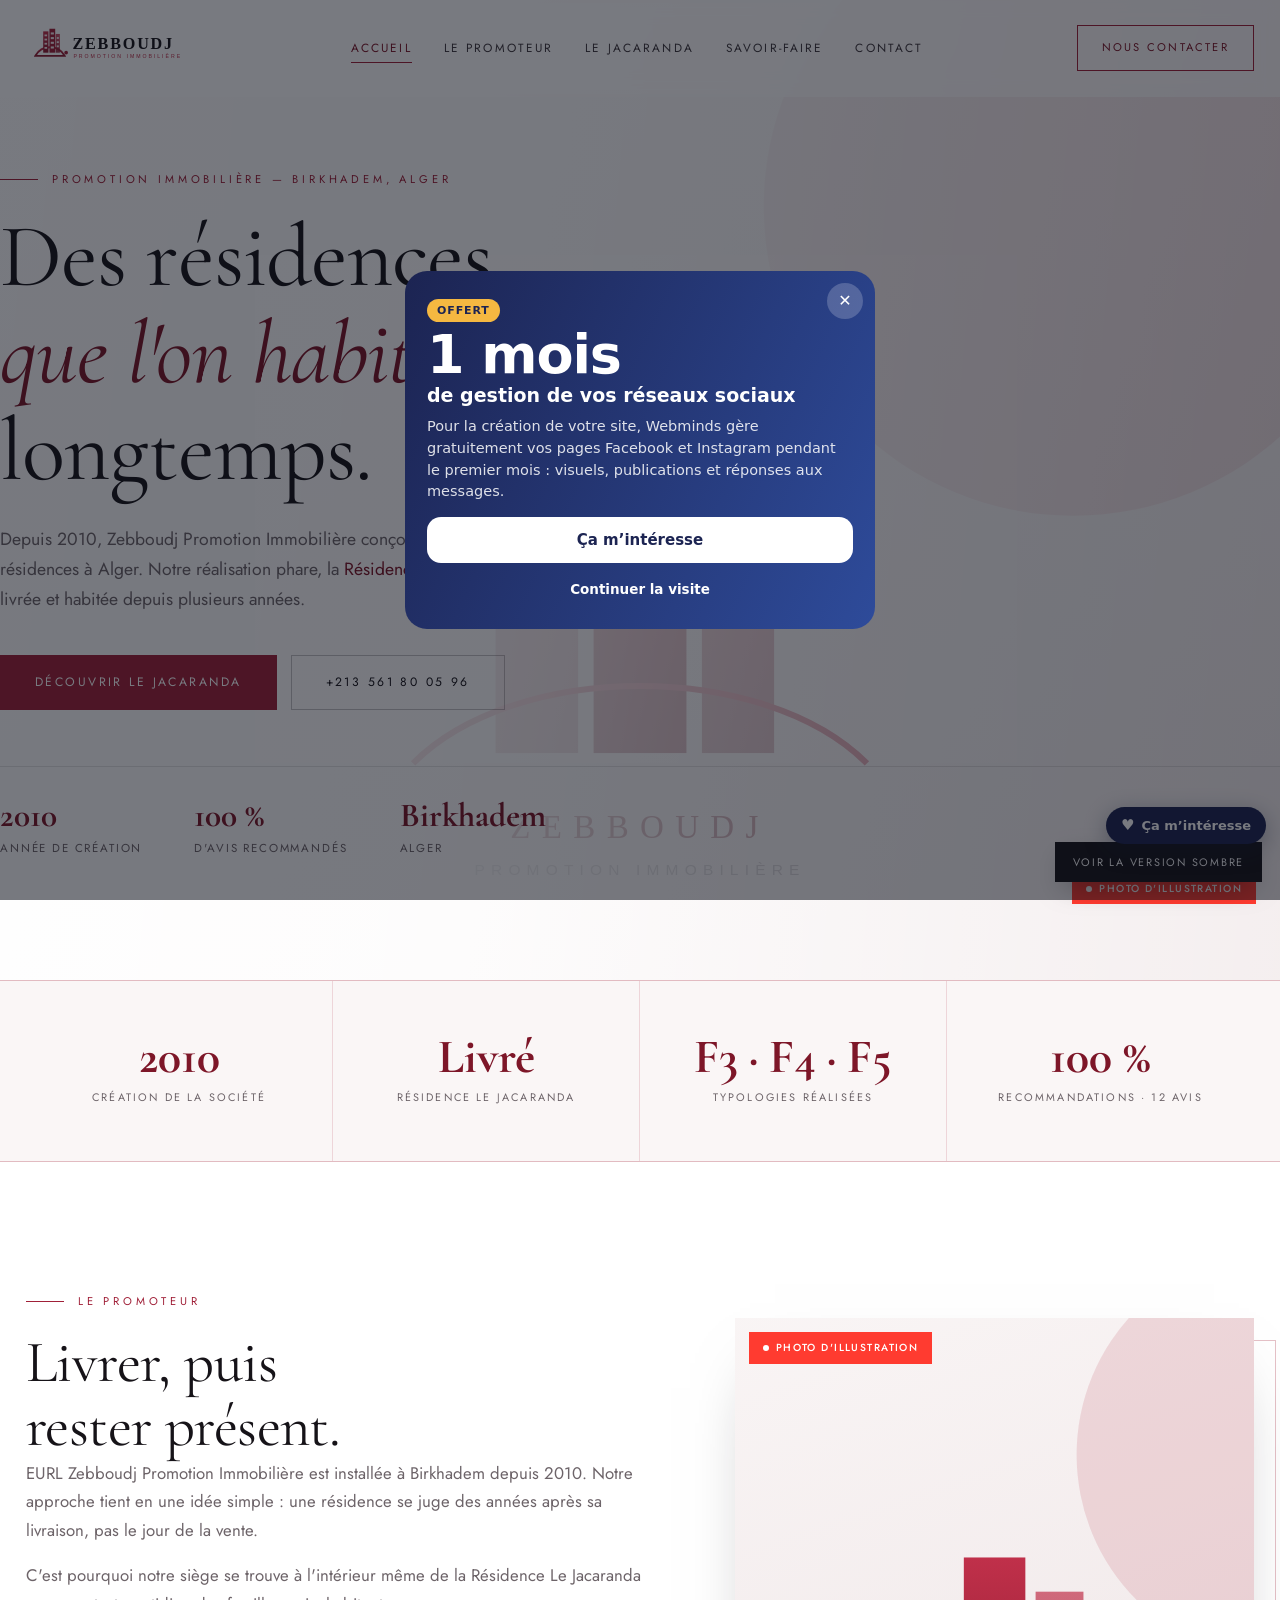
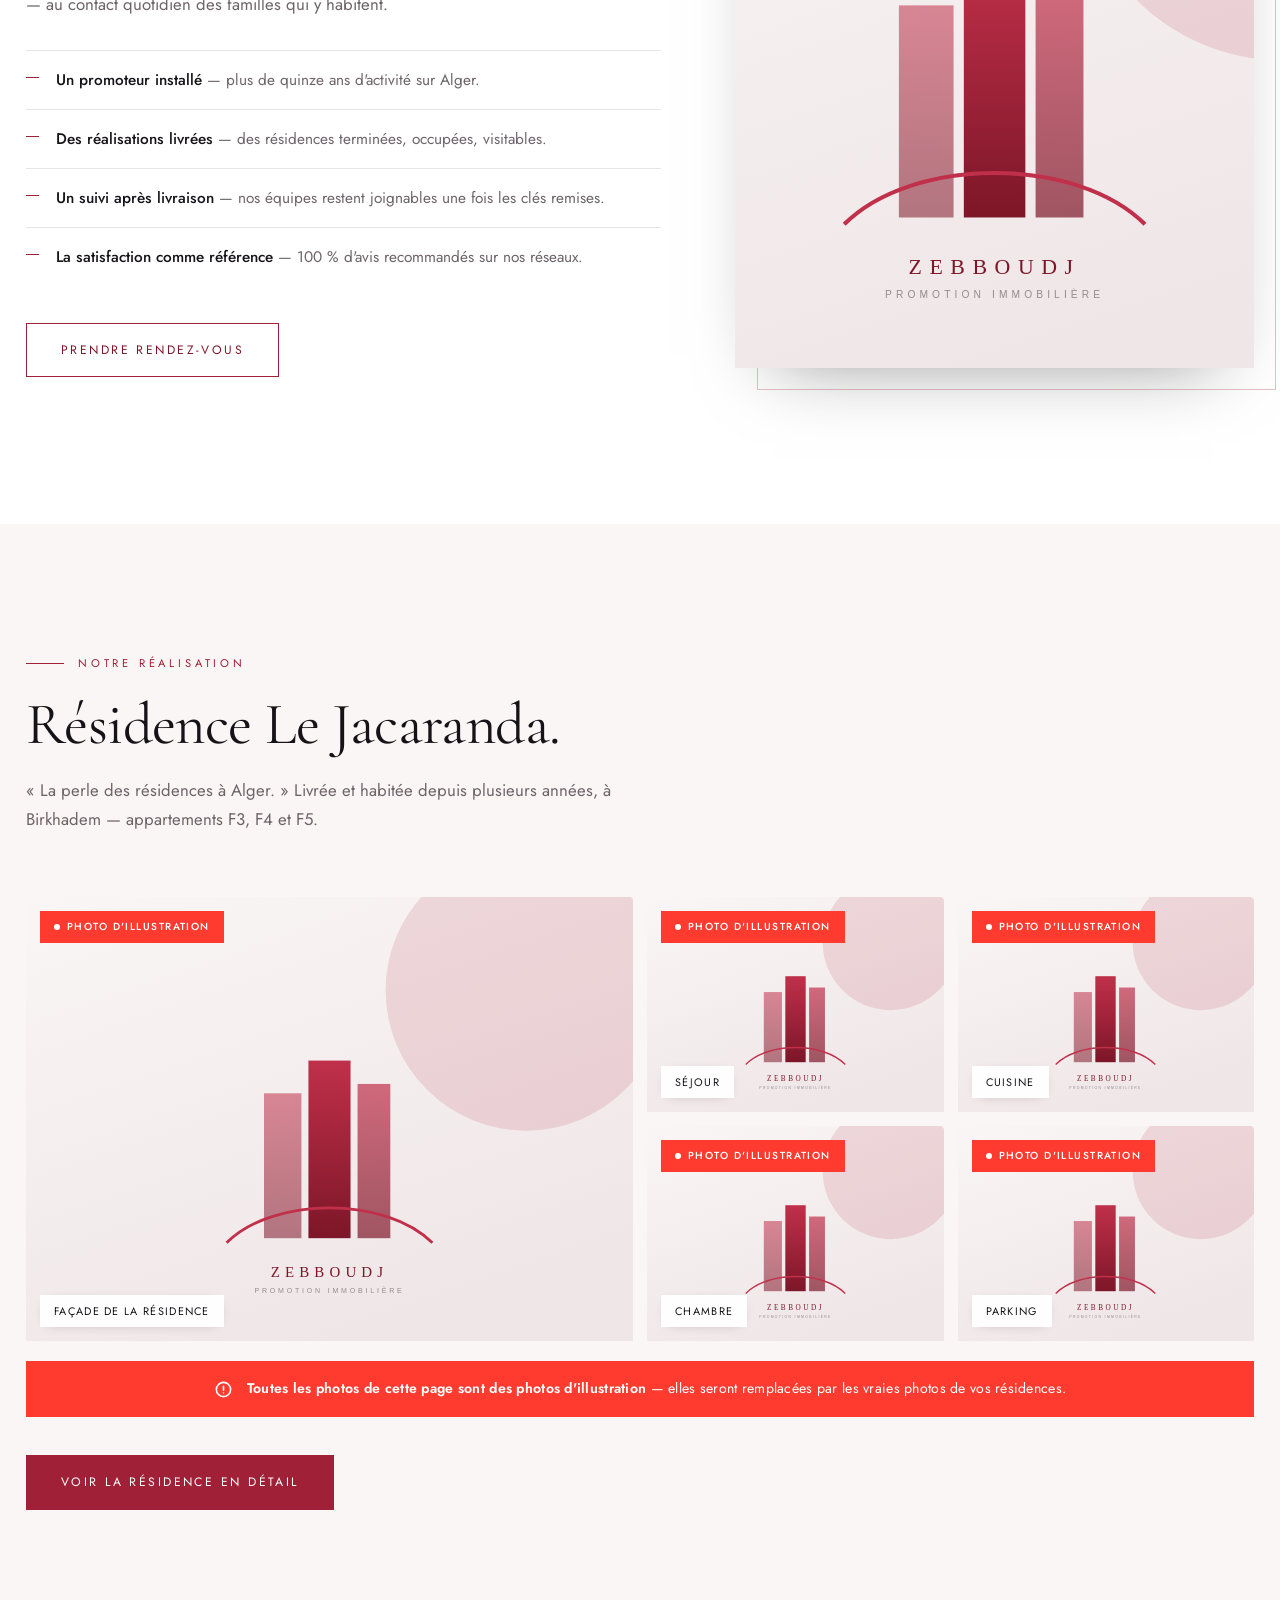
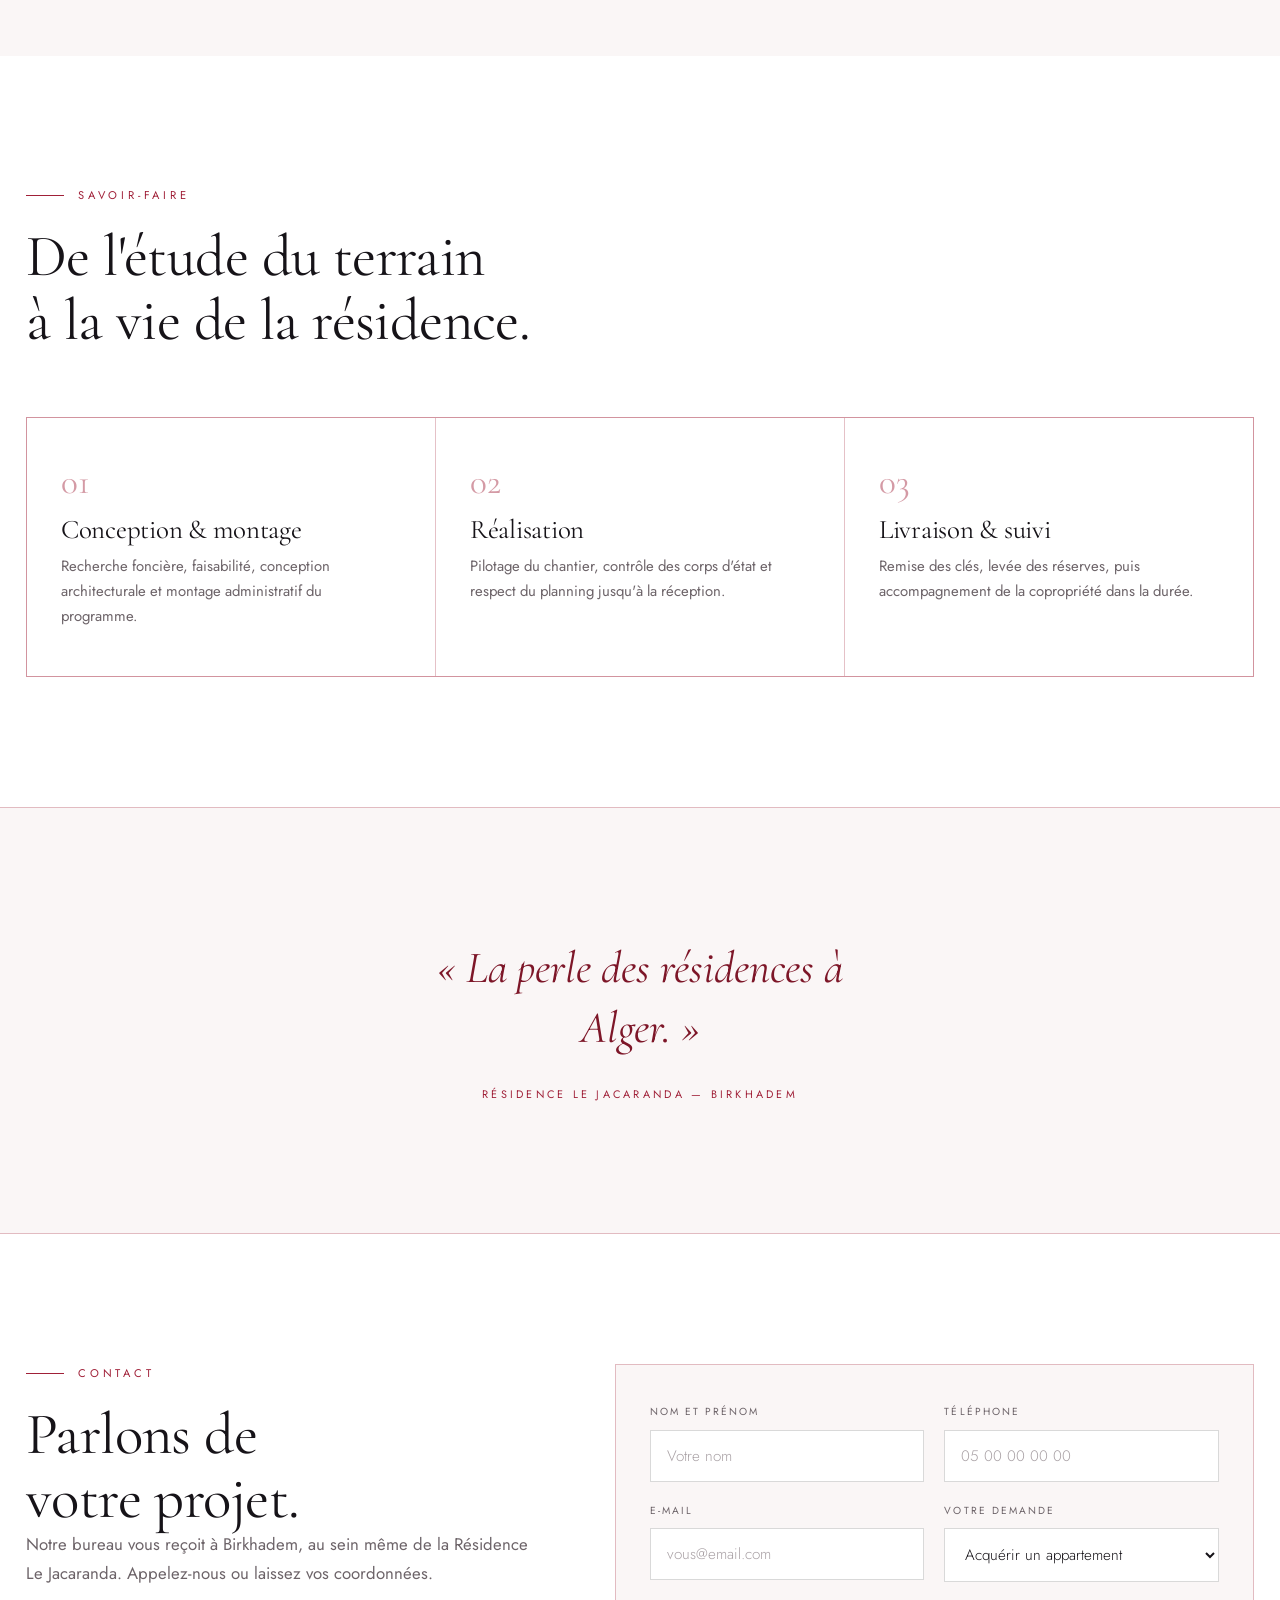
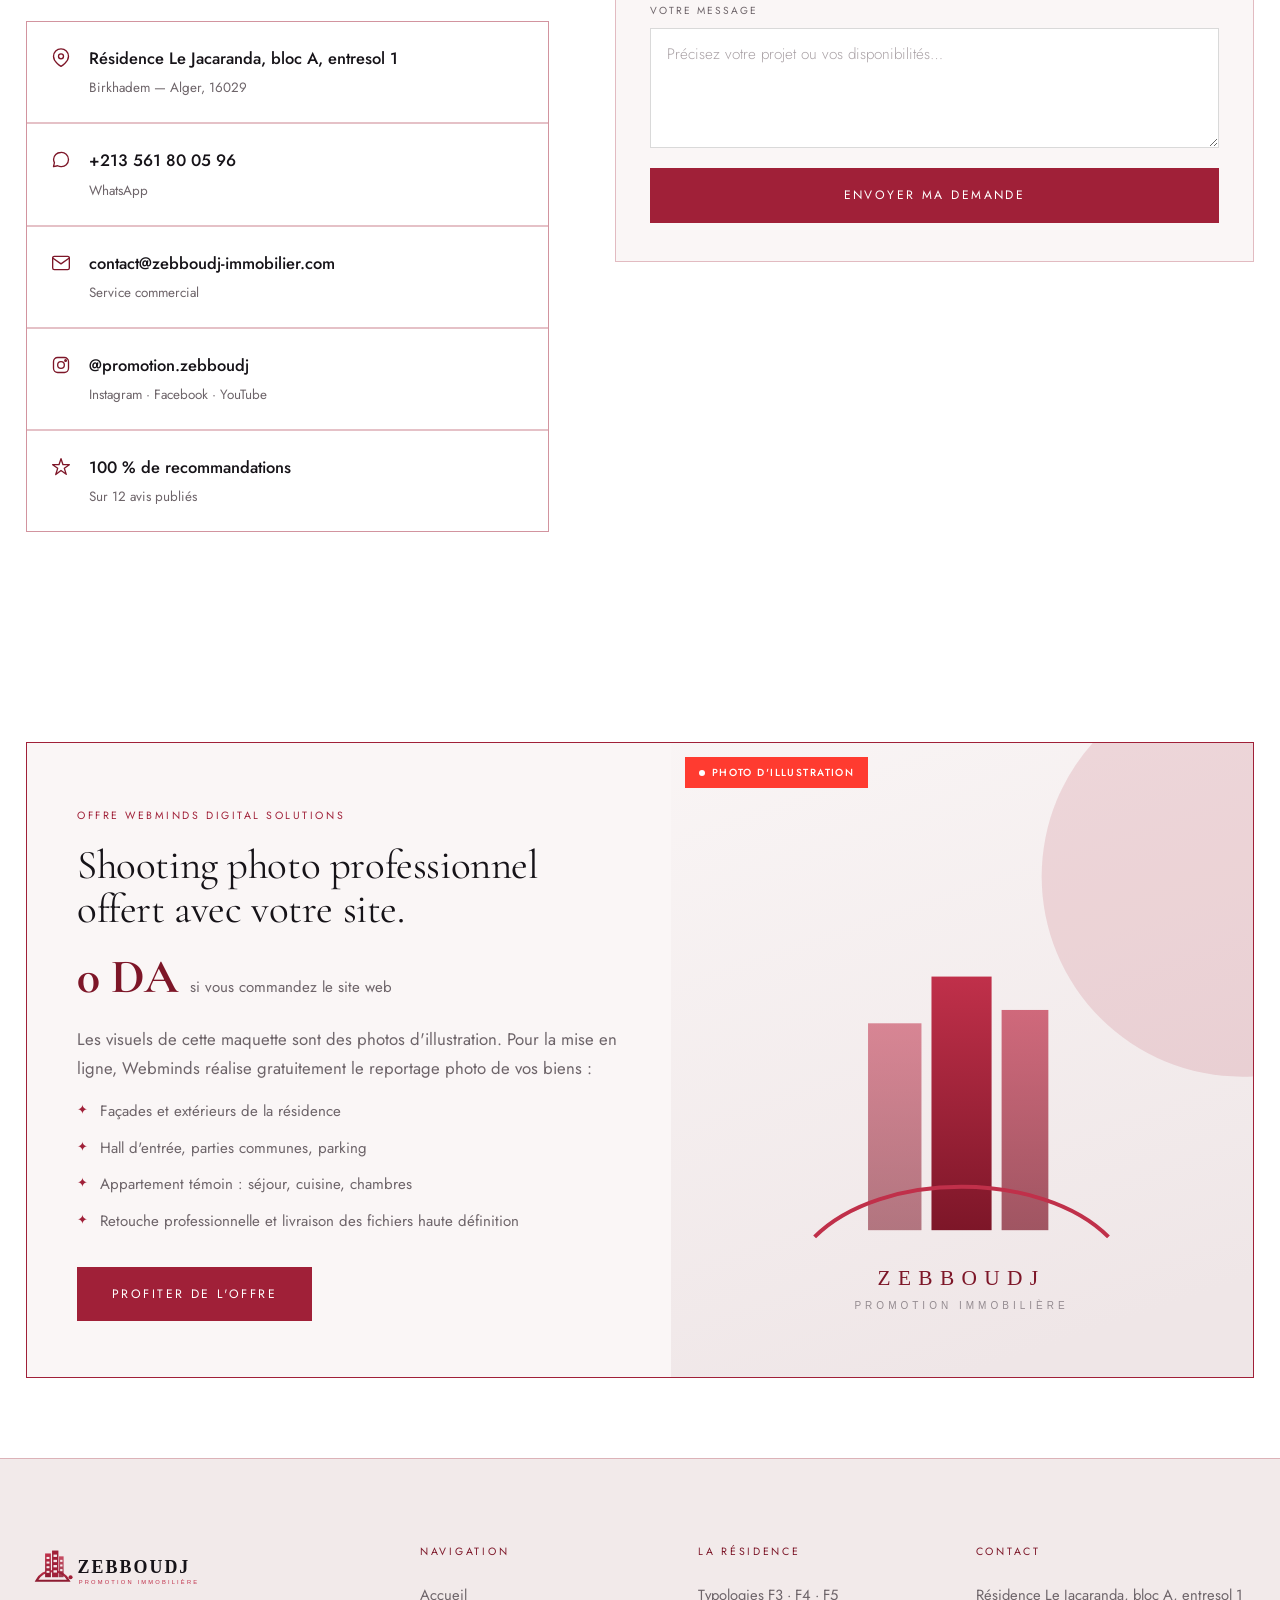
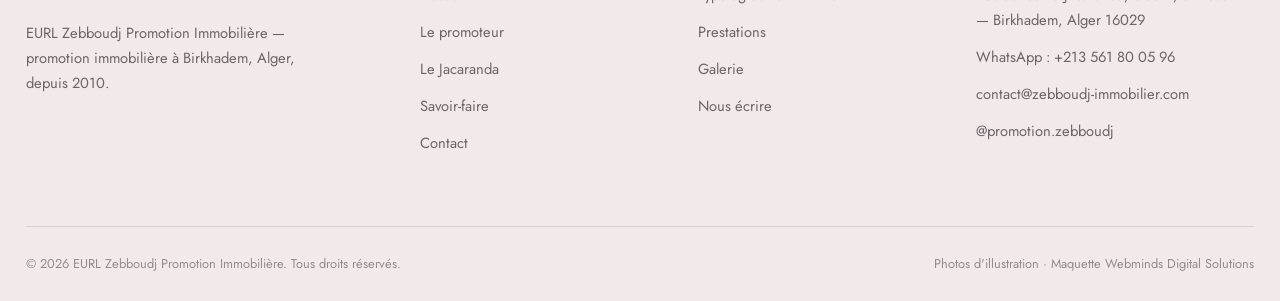
==== commit 82b10b00: "Pop-up « 1 mois de réseaux sociaux offert » et bouton « Ça m'intéresse » (envoi WhatsApp)" ====
--- a/light/index.html
+++ b/light/index.html
@@ -276,6 +276,42 @@
 </footer>
 
 <a class="vswitch" href="../index.html">Voir la version sombre</a>
-<script src="assets/js/main.js"></script>
-</body>
+<script src="assets/js/main.js"></script><script data-wml>(function(){if(window.__wmL)return;window.__wmL=1;
+var C={"p": "Zebboudj Promotion Immobilière", "mail": null, "wa": "213797372452", "v": [["/", "Version sombre", ""], ["/light/", "Version claire", ""]]};
+function ready(f){document.readyState==='loading'?document.addEventListener('DOMContentLoaded',f):f()}
+ready(function(){
+var css='.wmL-b{position:fixed;right:14px;bottom:calc(56px + env(safe-area-inset-bottom));z-index:2147483000;border:0;border-radius:999px;background:#1C2452;color:#fff;font:700 13px/1 system-ui,-apple-system,Segoe UI,Roboto,sans-serif;padding:11px 15px;box-shadow:0 6px 22px rgba(20,30,60,.35);cursor:pointer;display:flex;align-items:center;gap:7px}'
++'@media(max-width:520px){.wmL-b{bottom:calc(112px + env(safe-area-inset-bottom));font-size:12.5px;padding:10px 13px}}'
++'.wmL-m{position:fixed;inset:0;z-index:2147483001;background:rgba(10,14,25,.55);display:none;align-items:flex-end;justify-content:center;font-family:system-ui,-apple-system,Segoe UI,Roboto,sans-serif}.wmL-m.on{display:flex}@media(min-width:700px){.wmL-m{align-items:center;padding:20px}}'
++'.wmL-x{box-sizing:border-box;position:relative;background:#fff;color:#1C2452;width:100%;max-width:470px;max-height:92vh;overflow:auto;border-radius:22px 22px 0 0;padding:24px 22px calc(22px + env(safe-area-inset-bottom));text-align:left}@media(min-width:700px){.wmL-x{border-radius:22px}}'
++'.wmL-x *{box-sizing:border-box}.wmL-c{position:absolute;top:12px;right:12px;width:36px;height:36px;border:0;border-radius:50%;background:#F0F2F1;font-size:16px;cursor:pointer;color:#1C2452}'
++'.wmL-x h3{font:800 26px/1.1 system-ui,-apple-system,sans-serif;margin:4px 40px 10px 0;color:inherit}.wmL-x p{margin:0 0 14px;line-height:1.5;font-size:14.5px;opacity:.85}'
++'.wmL-o{background:linear-gradient(115deg,#1C2452,#2E4B9A);color:#fff}.wmL-o .wmL-c{background:rgba(255,255,255,.2);color:#fff}.wmL-big{font:900 54px/.95 system-ui,-apple-system,sans-serif;letter-spacing:-.02em;margin:6px 0 2px}.wmL-big small{display:block;font-size:19px;font-weight:700;letter-spacing:0;margin-top:6px}'
++'.wmL-tag{display:inline-block;background:#F5B841;color:#1C2452;font:800 11px system-ui,sans-serif;letter-spacing:.08em;border-radius:999px;padding:5px 10px}'
++'.wmL-btn{display:flex;align-items:center;justify-content:center;width:100%;border:0;border-radius:14px;padding:14px;font:800 15px system-ui,-apple-system,sans-serif;cursor:pointer;margin-top:8px}.wmL-w{background:#fff;color:#1C2452}.wmL-g{background:#1FAF55;color:#fff}.wmL-n{background:#1C2452;color:#fff}.wmL-l{background:transparent;color:inherit;font-weight:600;font-size:13.5px;padding:10px}'
++'.wmL-s{font:700 11.5px system-ui,sans-serif;text-transform:uppercase;letter-spacing:.06em;opacity:.6;margin:12px 0 8px}.wmL-ch{display:grid;gap:8px}.wmL-ch label{display:flex;align-items:center;gap:10px;border:1.5px solid #E2E6E3;border-radius:12px;padding:11px 12px;cursor:pointer;font-size:14px;font-weight:600}.wmL-ch label small{display:block;font-weight:500;opacity:.65;font-size:12px}.wmL-ch input{width:18px;height:18px;flex:none;accent-color:#1FAF55}'
++'.wmL-f{display:grid;gap:8px;margin:12px 0 6px}.wmL-f input{border:1.5px solid #E2E6E3;border-radius:12px;padding:12px;font:500 16px system-ui,sans-serif;color:#1C2452;background:#fff;-webkit-user-select:text!important;user-select:text!important;width:100%}'
++'.wmL-ok{text-align:center}.wmL-ok i{display:grid;place-items:center;width:64px;height:64px;margin:6px auto 12px;border-radius:50%;background:#E8F7EE;color:#1FAF55;font-style:normal;font-size:30px}';
+var st=document.createElement('style');st.textContent=css;document.head.appendChild(st);
+function ss(k,v){try{if(v===undefined)return sessionStorage.getItem(k);sessionStorage.setItem(k,v)}catch(e){}}
+var p=location.pathname,cur=0;C.v.forEach(function(v,i){if(v[0]!=='/'&&p.indexOf(v[0])===0)cur=i});
+var off=document.createElement('div');off.className='wmL-m';off.innerHTML='<div class="wmL-x wmL-o" role="dialog" aria-modal="true"><button class="wmL-c" type="button" aria-label="Fermer">✕</button><span class="wmL-tag">OFFERT</span><div class="wmL-big">1 mois<small>de gestion de vos réseaux sociaux</small></div><p style="margin-top:12px">Pour la création de votre site, Webminds gère gratuitement vos pages Facebook et Instagram pendant le premier mois : visuels, publications et réponses aux messages.</p><button class="wmL-btn wmL-w" type="button" data-i>Ça m’intéresse</button><button class="wmL-btn wmL-l" type="button" data-c>Continuer la visite</button></div>';
+var ch='';C.v.forEach(function(v,i){ch+='<label><input type="radio" name="wmLv" value="'+v[1]+'"'+(i===cur?' checked':'')+'><span>'+v[1]+(v[2]?'<small>'+v[2]+'</small>':'')+'</span></label>'});
+var it=document.createElement('div');it.className='wmL-m';it.innerHTML='<div class="wmL-x" role="dialog" aria-modal="true"><button class="wmL-c" type="button" aria-label="Fermer">✕</button><div data-s1><h3>Cette maquette vous plaît ?</h3><p>Choisissez la version qui vous intéresse : Webminds vous recontacte pour vous la présenter.</p>'+(C.v.length>1?'<div class="wmL-s">La version préférée</div><div class="wmL-ch">'+ch+'</div>':'')+'<div class="wmL-s">En plus</div><div class="wmL-ch"><label><input type="checkbox" value="Gestion des réseaux sociaux (1 mois offert)"><span>Réseaux sociaux<small>1 mois de gestion offert avec le site</small></span></label></div><div class="wmL-f"><input name="n" placeholder="Votre nom" autocomplete="name"><input name="t" type="tel" inputmode="tel" placeholder="Votre téléphone (facultatif)" autocomplete="tel"></div><button class="wmL-btn wmL-g" type="button" data-w>Envoyer sur WhatsApp</button>'+(C.mail?'<button class="wmL-btn wmL-l" type="button" data-e>Envoyer par e-mail</button>':'')+'</div><div class="wmL-ok" data-s2 hidden><i>✓</i><h3 style="margin:0 0 8px">Merci !</h3><p>Votre choix a bien été transmis à Webminds. Nous vous recontactons très vite.</p><button class="wmL-btn wmL-n" type="button" data-c>Continuer la visite</button></div></div>';
+document.body.appendChild(off);document.body.appendChild(it);
+var b=document.createElement('button');b.type='button';b.className='wmL-b';b.innerHTML='<b style="font-size:15px">♥</b>Ça m’intéresse';document.body.appendChild(b);
+function op(m){off.classList.remove('on');it.classList.remove('on');m.classList.add('on')}
+[off,it].forEach(function(m){m.addEventListener('click',function(e){if(e.target===m||e.target.closest('.wmL-c')||e.target.closest('[data-c]'))m.classList.remove('on')})});
+b.onclick=function(){op(it)};off.querySelector('[data-i]').onclick=function(){op(it)};
+function msg(){var v=(it.querySelector('input[name=wmLv]:checked')||{}).value||C.v[cur][1],x=[].map.call(it.querySelectorAll('input[type=checkbox]:checked'),function(c){return c.value}),n=it.querySelector('[name=n]').value.trim(),t=it.querySelector('[name=t]').value.trim();
+ return{v:v,x:x,n:n,t:t,txt:'Bonjour Webminds, la maquette '+C.p+' m’intéresse.\nVersion préférée : '+v+(x.length?'\nEn plus : '+x.join(', '):'')+(n?'\nNom : '+n:'')+(t?'\nTéléphone : '+t:'')+'\nLien : '+location.origin+C.v[cur][0]}}
+function mail(m){if(!C.mail)return;try{fetch('https://formsubmit.co/ajax/'+C.mail,{method:'POST',keepalive:true,headers:{'Content-Type':'application/json','Accept':'application/json'},body:JSON.stringify({_subject:'Maquette '+C.p+' : intéressé ('+m.v+')',Prospect:C.p,Version:m.v,Options:m.x.join(', ')||'-',Nom:m.n||'-',Telephone:m.t||'-',Lien:location.origin+C.v[cur][0],_template:'table',_captcha:'false'})}).catch(function(){})}catch(e){}}
+function done(){it.querySelector('[data-s1]').hidden=true;it.querySelector('[data-s2]').hidden=false;ss('wmL-sent','1')}
+it.querySelector('[data-w]').onclick=function(){var m=msg();mail(m);done();location.href='https://wa.me/'+C.wa+'?text='+encodeURIComponent(m.txt)};
+var e=it.querySelector('[data-e]');if(e)e.onclick=function(){mail(msg());done()};
+var sh=ss('wmL-off');addEventListener('scroll',function(){var r=(scrollY+innerHeight)/document.documentElement.scrollHeight;
+ if(!sh&&scrollY>500&&r>.3){sh=1;ss('wmL-off','1');op(off)}
+ if(!ss('wmL-it')&&!ss('wmL-sent')&&sh&&r>.92&&!off.classList.contains('on')){ss('wmL-it','1');op(it)}},{passive:true});
+});})();
+</script></body>
 </html>
